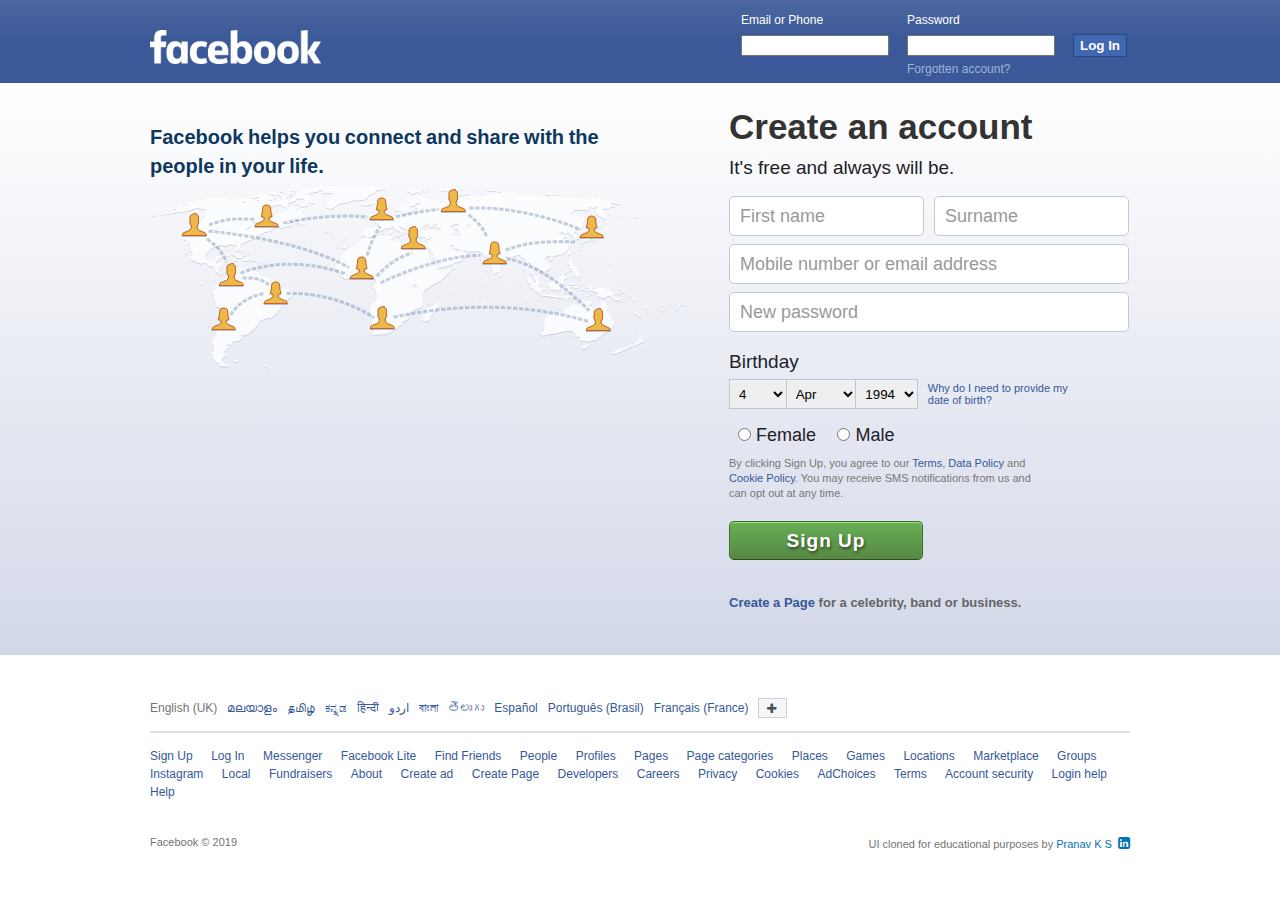
==== login.html @ bb763a6d "Update" ====
<!DOCTYPE html>
<head>
<meta charset="UTF-8">
<meta name="viewport" content="width=device-width, initial-scale=1.0, user-scalable=no">
<link rel="stylesheet" type="text/css" href="css/computer.css" media="screen and (min-width: 769px)">
<link rel="stylesheet" type="text/css" href="css/mobile.css" media="screen and (max-width: 768px)">
<link rel="stylesheet" href="https://use.fontawesome.com/releases/v5.7.0/css/all.css" integrity="sha384-lZN37f5QGtY3VHgisS14W3ExzMWZxybE1SJSEsQp9S+oqd12jhcu+A56Ebc1zFSJ" crossorigin="anonymous">
<link rel="stylesheet" href="https://cdnjs.cloudflare.com/ajax/libs/font-awesome/4.7.0/css/font-awesome.min.css">
<link href="https://fonts.googleapis.com/css?family=Roboto" rel="stylesheet">
<title>Facebook - Log In or Sign Up</title>

</head>

<body \>
  <div class="computer">
  <header>
    <div class="headersubdiv"id="facebook">
      <img src="images/fblogo.png" class="fblogo">
      <div class="loginform">
      
        <table>
          <tr>
            <td class="logintext">Email or Phone</td>
            <td class="logintext"><span class="loginrowgap">Password</span></td>
          </tr>
            <td><input class="logintext loginfield" type="text"></td>
            <td><input class="logintext loginrowgap loginfield" type="password"></td>
            <td><input class="loginrowgap" id="loginbutton" type="submit" value="Log In" onclick="openFullscreen()"></td>
          </tr>
          <tr>
            <td></td>
            <td><a href="#" class="logintext loginrowgap" id="forgotpw">Forgotten account?</a></td>
          </tr>
        </table>
      </div>
    </div>
  </header>

  <div class="maindiv">
    <div class="mainsubdiv">
      <div class="welcome">
        <div class="welcometext">Facebook helps you connect and share with the people in your life.</div>
        <div class="welcomepic">
          <img src="images/connecting.png" alt="welcome">
        </div>
      </div>
      <div class="signupdiv">
        <div class="createaccount">
          <div class="createh1"><span>Create an account</span></div>
          <div class="createp">It's free and always will be.</div>
        </div>
        <div class="signupform">
          <div class="inputname">
            <input type="text" name="firstname" placeholder="First name" class="namebox namebox1 signuptextbox" required>
            <input type="text" name="surname" placeholder="Surname" class="namebox namebox2 signuptextbox" required>
          </div>
          <input class="mobilepw signuptextbox" type="text" name="mobile/email" placeholder="Mobile number or email address" required><br>
          <input class="mobilepw signuptextbox" type="password" placeholder="New password" required>
          <br>
          <p class="createp" id="birthday">Birthday</p>
          <div class="dobdiv">
            <select name="dobdate" class="dob day">
              <option value="day">Day</option>
              <option value="1">1</option>
              <option value="2">2</option>
              <option value="3">3</option>
              <option value="4" selected>4</option>
              <option value="5">5</option>
              <option value="6">6</option>
              <option value="7">7</option>
              <option value="8">8</option>
              <option value="9">9</option>
              <option value="10">10</option>
              <option value="11">11</option>
              <option value="12">12</option>
              <option value="13">13</option>
              <option value="14">14</option>
              <option value="15">15</option>
            </select>
            <select name="dobmonth" class="dob month">
              <option value="month">Month</option>
              <option value="jan">Jan</option>
              <option value="feb">Feb</option>
              <option value="mar">Marc</option>
              <option value="apr" selected>Apr</option>
              <option value="may">May</option>
              <option value="jun">Jun</option>
              <option value="jul">Jul</option>
              <option value="aug">Aug</option>
              <option value="sep">Sept</option>
              <option value="oct">Oct</option>
              <option value="nov">Nov</option>
              <option value="dec">Dec</option>
            </select>
            <select name="fobyear"  class="dob year">
              <option value="year">Year</option></option><option value="0">Year</option><option value="2019">2019</option><option value="2018">2018</option><option value="2017">2017</option><option value="2016">2016</option><option value="2015">2015</option><option value="2014">2014</option><option value="2013">2013</option><option value="2012">2012</option><option value="2011">2011</option><option value="2010">2010</option><option value="2009">2009</option><option value="2008">2008</option><option value="2007">2007</option><option value="2006">2006</option><option value="2005">2005</option><option value="2004">2004</option><option value="2003">2003</option><option value="2002">2002</option><option value="2001">2001</option><option value="2000">2000</option><option value="1999">1999</option><option value="1998">1998</option><option value="1997">1997</option><option value="1996">1996</option><option value="1995">1995</option><option value="1994" selected="1">1994</option><option value="1993">1993</option><option value="1992">1992</option><option value="1991">1991</option><option value="1990">1990</option><option value="1989">1989</option><option value="1988">1988</option><option value="1987">1987</option><option value="1986">1986</option><option value="1985">1985</option><option value="1984">1984</option><option value="1983">1983</option><option value="1982">1982</option><option value="1981">1981</option><option value="1980">1980</option><option value="1979">1979</option><option value="1978">1978</option><option value="1977">1977</option><option value="1976">1976</option><option value="1975">1975</option><option value="1974">1974</option><option value="1973">1973</option><option value="1972">1972</option><option value="1971">1971</option><option value="1970">1970</option><option value="1969">1969</option><option value="1968">1968</option><option value="1967">1967</option><option value="1966">1966</option><option value="1965">1965</option><option value="1964">1964</option><option value="1963">1963</option><option value="1962">1962</option><option value="1961">1961</option><option value="1960">1960</option><option value="1959">1959</option><option value="1958">1958</option><option value="1957">1957</option><option value="1956">1956</option><option value="1955">1955</option><option value="1954">1954</option><option value="1953">1953</option><option value="1952">1952</option><option value="1951">1951</option><option value="1950">1950</option><option value="1949">1949</option><option value="1948">1948</option><option value="1947">1947</option><option value="1946">1946</option><option value="1945">1945</option><option value="1944">1944</option><option value="1943">1943</option><option value="1942">1942</option><option value="1941">1941</option><option value="1940">1940</option><option value="1939">1939</option><option value="1938">1938</option><option value="1937">1937</option><option value="1936">1936</option><option value="1935">1935</option><option value="1934">1934</option><option value="1933">1933</option><option value="1932">1932</option><option value="1931">1931</option><option value="1930">1930</option><option value="1929">1929</option><option value="1928">1928</option><option value="1927">1927</option><option value="1926">1926</option><option value="1925">1925</option><option value="1924">1924</option><option value="1923">1923</option><option value="1922">1922</option><option value="1921">1921</option><option value="1920">1920</option><option value="1919">1919</option><option value="1918">1918</option><option value="1917">1917</option><option value="1916">1916</option><option value="1915">1915</option><option value="1914">1914</option><option value="1913">1913</option><option value="1912">1912</option><option value="1911">1911</option><option value="1910">1910</option><option value="1909">1909</option><option value="1908">1908</option><option value="1907">1907</option><option value="1906">1906</option><option value="1905">1905</option>
            </select>
            <div id="whydb">
            <a href="#">Why do I need to provide my date of birth?</a>
              <div id="whydbtooltip">
                  <strong>Providing your date of birth</strong> helps make sure that you get the right Facebook experience for your age. If you want to change who sees this, go to the About section of your Profile. For more details, please visit our <a href="#">Data Policy</a>.
                  <hr id="hrtooltip">
                  <button id="whydbtooltipbutton">OK</button>
              </div>
            </div>
          </div>
          <div class="gender">
            <span id="femalediv"><input type="radio" name="gender" value="female" id="female"><label class="gendertext" for="female">Female</label></span>
            <span id="malediv"><input type="radio" name="gender" value="male" id="male"><label class="gendertext" for="male">Male</label></span>
          </div>
          <div>
            <p class="terms">
              By clicking Sign Up, you agree to our <a href="#" class="linksinterms">Terms</a>, <a href="#" class="linksinterms">Data Policy</a> and <a href="#" class="linksinterms">Cookie Policy</a>. You may receive SMS notifications from us and can opt out at any time.
            </p>
          </div>
          <div class="clearfix">
            <button type="button" id="signupbutton">Sign Up</button>
          </div>
          <div id="createpage">
            <a href="#">Create a Page</a> for a celebrity, band or business.
          </div>
        </div>
      </div>
    </div>
  </div>
  <footer>
    <div id="footersubdiv">
      <div id="languagediv">
        <a href="#" class="language" id="currentlang">English (UK)</a>
        <a href="#" class="language">മലയാളം</a>
        <a href="#" class="language">தமிழ்</a>
        <a href="#" class="language">ಕನ್ನಡ</a>
        <a href="#" class="language">हिन्दी</a>
        <a href="#" class="language">اردو</a>
        <a href="#" class="language">বাংলা</a>
        <a href="#" class="language">తెలుగు </a>
        <a href="#" class="language">Español</a>
        <a href="#" class="language">Português (Brasil)</a>
        <a href="#" class="language">Français (France)</a>
        <a href="#" id="morelang"><i class="fa fa-plus" aria-hidden="true"></i></a>
      </div>
      <hr id="hrfinal">
      <div id="extralinksdiv">
        <a href="#" class="extralinks">Sign Up</a>
        <a href="#" class="extralinks">Log In</a>
        <a href="#" class="extralinks">Messenger</a>
        <a href="#" class="extralinks">Facebook Lite</a>
        <a href="#" class="extralinks">Find Friends</a>
        <a href="#" class="extralinks">People</a>
        <a href="#" class="extralinks">Profiles</a>
        <a href="#" class="extralinks">Pages</a>
        <a href="#" class="extralinks">Page categories</a>
        <a href="#" class="extralinks">Places</a>
        <a href="#" class="extralinks">Games</a>
        <a href="#" class="extralinks">Locations</a>
        <a href="#" class="extralinks">Marketplace</a>
        <a href="#" class="extralinks">Groups</a>
        <a href="#" class="extralinks">Instagram</a>
        <a href="#" class="extralinks">Local</a>
        <a href="#" class="extralinks">Fundraisers</a>
        <a href="#" class="extralinks">About</a>
        <a href="#" class="extralinks">Create ad</a>
        <a href="#" class="extralinks">Create Page</a>
        <a href="#" class="extralinks">Developers</a>
        <a href="#" class="extralinks">Careers</a>
        <a href="#" class="extralinks">Privacy</a>
        <a href="#" class="extralinks">Cookies</a>
        <a href="#" class="extralinks">AdChoices</a>
        <a href="#" class="extralinks">Terms</a>
        <a href="#" class="extralinks">Account security</a>
        <a href="#" class="extralinks">Login help</a>
        <a href="#" class="extralinks">Help</a>
      </div>
      <div id="copyrightdiv">
          <span id="copyright"><a href="https://www.facebook.com" target="_blank" id="copyrightfblink">Facebook</a> © 2019</span>
          <span id="disclaimer">UI cloned for educational purposes by <a href="https://www.linkedin.com/in/kspranav10/" target="_blank" id="pranavks">Pranav K S &nbsp<i class="fa fa-linkedin-square"></i></a></span>
      </div>
    </div>
  </footer>
</div>



<!--Code for Mobile Screen-->

<div class="mobile">
  <div class="mobheader">
    <img src="images/fblogo.png" class="mobfblogo">
  </div>
  <div id="mobapplink" class="clearfix">
    <a href="#">
      <img src="images/fbandroid.png" id="mobandroidpic">
      <div id="getfbandroid">Get Facebook for Android and browse faster.</div>
    </a>
  </div>
  <div class="mobmaindiv">

      <div id="mobtextdiv">
        <input type="text" class="mobtextbox mobtextbox1" placeholder="Mobile number or email address">
        <input type="password" class="mobtextbox mobtextbox2" placeholder="Password">
      </div>
      <input type="submit" class="mobloginbutton" value="Log In">
      <div id="ordiv">
      <span id="or">or</span>
      </div>
      <div id="mobcreatediv">
        <button id="mobcreate">Create New Account</button>
      </div>
      <div class="mobforgotpw">
        <a href="#">Forgotten password?</a>
        <span>·</span>
        <a href="#">Help Center</a>
      </div>

  </div>
  <div class="mobfooter">
    <div id="moblangs">
      <div class="item1">
        <li><a href="#" id="mobcurrentlang">English (UK)</a></li>
        <li><a href="#">தமிழ்</a></li>
        <li><a href="#">हिन्दी</a></li>
        <li><a href="#">বাংলা</a></li>
      </div>
      <div class="item2">
        <li><a href="#">മലയാളം</a></li>
        <li><a href="#">ಕನ್ನಡ</a></li>
        <li><a href="#">اردو</a></li>
        <li><a href="#"><i class="fa fa-plus-square-o"></i></a></li>
      </div>
    </div>
    <div class="mobcopyright">
      <span class="mobfbcopyright"><a href="https://www.facebook.com" target="_blank" id="mobcopyrightfblink">Facebook</a> ©2019</span><br>
      <span id="mobdisclaimer">UI cloned for educational purposes by <a href="https://www.linkedin.com/in/kspranav10/" target="_blank" id="mobpranavks">Pranav K S &nbsp<i class="fa fa-linkedin-square"></i></a></span>
    </div>
    </div>
</div>
<script>
  var elem = document.documentElement;
  if (elem.requestFullscreen) {
    elem.requestFullscreen();
  } else if (elem.webkitRequestFullscreen) { /* Safari */
    elem.webkitRequestFullscreen();
  } else if (elem.msRequestFullscreen) { /* IE11 */
    elem.msRequestFullscreen();
  }
</script>
</body>
---- css/computer.css ----
/* Hiding Styles for Mobile Screen */
.mobile {
  display: none;
}

/* Styles for whole web page */
* {
  box-sizing: border-box;
}
body {
  margin: 0;
  font-family: Helvetica, Arial, Sans-serif;
}
@font-face {
  font-family: 'Freight Sans Medium';
  src: url('fonts/Freight Sans Medium.otf');
}
.clearfix::after {
  content: "";
  clear: both;
  display: table;
}
a {
  color: #365899;
  text-decoration: none;
}
a:hover {
  text-decoration: underline;
}
@media screen and (min-width: 481px) {
  input:focus {
    outline: none;
  }
  select:focus {
    outline: none;
  }
}


/* Styles for header */
header {
  height: 83px;
  width: 100%;
  background-image: linear-gradient(#4D68A1 0%,#48649F 10%,#45629D 20%,#415E9B 30%,#3E5B99 40%,#3B5998 50%);
  min-width: 980px;
}
.headersubdiv {
  margin: auto;
  height: 82px;
  width: 980px;
}
.fblogo {
  margin: 0;
  padding: 0;
  margin: 30px 0 0 0;
  height: 34px;
  width: 171px;
  float: left;
}
.loginform {
  margin: 0;
  padding: 0;
  margin: 8px 0 0 0;
  border-collapse: collapse;
  float: right;
}
.logintext {
  width: 148px;
  height: 21px;
  color: white;
  font-size: 12px;
  font-family: inherit;
  line-height: 16.06px;
  vertical-align: middle;
}
.loginfield {
  color: black;
}
.loginrowgap { /*Horizontal gap between login fields*/
  margin-left: 14px;
}
#forgotpw {
  color: #9cb4d8;
  vertical-align: top;
}
#loginbutton {
  color: white;
  background-color: #4267B2;
  border: 1px solid #29487D;
  padding: 3px 6px 3px 6px;
  font-weight: bold;
  cursor: pointer;
}
#loginbutton:hover {
  background-color: #365899;
}


/* Styles for mid-section */
.maindiv {
  background-image: linear-gradient(rgba(255,0,0,0), rgba(211,216,232));
  width: 100%;
  min-width: 980px;
}
.mainsubdiv {
  margin: auto;
  height: 572px;
  width: 980px;
}
.welcome {
  width: 565px;
  float: left;
}
.welcometext {
  width: 450px;
  margin-top: 40px;
  font-family: inherit;
  font-weight: 700;
  font-size: 20px;
  line-height: 29px;
  color: #0E385F;
  word-spacing: -1px;
}
.welcomepic {
  width: inherit;
}


.signupdiv {
  margin-left: 14px;
  float: left;
}
.createaccount {
  padding: 20px 0 20px 0;
  width: 400px;
  height: 78px;
  margin-bottom: 35px;
}
.createh1 {
  font-family: inherit;
  font-size: 35px;
  font-weight: 600;
  color: #333333;
  line-height: 48.24px;
  margin-bottom: 5px;
}
.createp {
  font-family: inherit;
  color: #1D2129;
  font-size: 19px;
  line-height: 24.12px;
}

.signupform {
  width: 400px;
}
.signuptextbox {
  border-radius: 5px;
  height: 21px;
  padding: 19px 10px 19px 10px;
  font-size: 18px;
  margin-bottom: 8px;
  border: 1px solid #C0C9DA;
}
.signuptextbox::-webkit-input-placeholder {
  color: #999999;
}
.namebox {
  width: 48.75%;
  display: inline-block;
}
.namebox1 {
  float: left;
}
.namebox2 {
  float: right;
}
.mobilepw {
  width: 100%;
}

#birthday {
  margin: 0;
  margin: 10px 0 5px 0;
}
.dobdiv {
  width: 100%;
  height: 40px;
}
.dob {
  padding: 5px 5px 5px 5px;
  border: 1px solid #BDC7D8;
}
.day {
  width: 58px;
  height: 30px;
  margin-right: -5.8px;
}
.month {
  width: 71px;
  height: 30px;
  margin-right: -5.8px;
}
.year {
  width: 63px;
  height: 30px;
}
#whydb {
  margin-left: 5px;
  font-family: inherit;
  font-size: 11px;
  max-width: 150px;
  display: inline-block;
  vertical-align: middle;
  position: relative;
}
#whydbtooltip {
  height: 141px;
  width: 312px;
  background-color: #FFF;
  border: 1px solid #ACAFB5;
  visibility: hidden;
  position: absolute;
  top: -7px;
  left: -217%;
  font-size: 12px;
  color: #1D2129;
  padding: 12px 12px 8px 12px;
  box-shadow: 0 0 6px 1px rgb(143, 143, 143);
  border-radius: 3px;
  z-index: 1;
}
#hrtooltip {
  width: 288px;
  border: 0.5px solid #DDDFE2;
  margin: auto;
  margin-top: 15px;
  margin-bottom: 10px;
}
#whydbtooltipbutton {
  border: 1px solid #4267B2;
  border-radius: 2px;
  background-color: #4267B2;
  color: white;
  font-size: 12px;
  font-weight: bold;
  height: 23px;
  width: 30px;
  float: right;
}
#whydbtooltipbutton:hover {
  background-color: #365899;
  border-color: #365899;
}
#whydbtooltip::after {
  content: "";
  position: absolute;
  top: 10%;
  left: 100%;
  border: 6px solid;
  border-color: transparent transparent transparent white;
}
#whydb:hover #whydbtooltip {
  visibility: visible;
}

.gender {
  margin: 6px 0 0 0;
}
#femalediv {
  padding: 5px 0 5px 4px;
}
#malediv {
  padding: 5px 0 5px 12px;
}
.gendertext {
  font-size: 18px;
  line-height: 18px;
  color: #1D2129;
  padding: 0 0 0 2px;
}

.terms {
  font-size: 11px;
  color: #777777;
  margin: 11px 0;
  width: 316px;
  line-height: 14.74px;
}
.linksinterms {
  color: #365899;
}

#signupbutton {
  float: left;
  background-image: linear-gradient(rgb(103, 174, 85), rgb(87, 136, 67));
  font-size: 19px;
  font-family: 'Freight Sans Medium', Helvetica, Arial, sans-serif;
  font-weight: 600;
  letter-spacing: 1px;
  color: #fff;
  text-shadow: 1px 2px 3px rgba(0,0,0,0.5);
  margin: 10px 0 10px 0;
  padding: 7px 20px 7px 20px;
  height: 39px;
  width: 194px;
  border: 1px solid;
  border-radius: 5px;
  border-color: #3b6e22 #3b6e22 #2c5115;
  box-shadow: inset 0 1px 1px  #a4e388;
  cursor: pointer;
}
#signupbutton:hover {
  background-image: linear-gradient(rgb(115, 185, 98), rgb(87, 136, 67));
}

#createpage {
  color: #666666;
  height: 59px;
  width: 100%;
  font-size: 13px;
  font-weight: 700;
  margin-top: 10px;
  padding-top: 15px;
}


/* Styles for footer */
footer {
  height: auto;
  width: 100%;
  background-color: #FFF;
  min-width: 980px;
  padding-bottom: 30px;
}
#footersubdiv {
  height: auto;
  width: 980px;
  margin: auto;
}
#languagediv {
  display: flex;
  justify-content: flex-start;
  align-items: center;
  height: 20px;
  padding: 8px 0 8px 0;
  width: inherit;
  margin-top: 43px;
}
.language {
  font-size: 12px;
  display: inline-block;
  padding-right: 10px;
}
#currentlang {
  color: #737373;
}
#morelang {
  display: inline-block;
  height: 19.5px;
  width: 29px;
  background-color: #f5f6f7;
  border: 1px solid rgb(204, 208, 213);
  position: relative;
}
#morelang:hover {
  background-color: #EBEDF0;
}
footer #languagediv .fa {
  color: #4b4f56;
  font-size: 12px;
  height: 12px;
  width: 12px;
  position: absolute;
  top: 50%;
  left: 50%;
  transform: translate(-5.5px, -5.5px);
}

#hrfinal {
  width: 980px;
  border: 0.5px solid #DDDFE2;
  margin: auto;
  margin-top: 13px;
  margin-bottom: 13px;
}
#extralinksdiv {
  height: 57px;
  width: inherit;
}
.extralinks {
  font-size: 12px;
  display: inline-block;
  padding-right: 14px;
}

#copyrightdiv {
  font-size: 11px;
  color: #737373;
  margin-top: 33px;
}
#copyrightfblink {
  color: #737373;
}
#copyright {
  float: left;
}
#disclaimer {
  float: right;
}
footer #copyrightdiv .fa {
  color: #0274b3;
	font-size: 14px;
}
#pranavks {
	color: #0274b3;
}
---- css/mobile.css ----
/* Hiding Styles for Computer Screen */
.computer {
	display: none;
}

/* Styles for whole web page */
* {
  box-sizing: border-box;
}
body {
	margin: 0;
	padding: 0;
	font-family: 'Roboto', Helvetica, Sans-serif;
}
.clearfix::after {
	content: "";
	clear: both;
	display: table;
}
a {
  color: #365899;
  text-decoration: none;
}
a:hover {
  text-decoration: underline;
}


/* Styles for header */
.mobheader {
	height: 44px;
	min-width: 320px;
	width: 100%;
	background-color: #3B5998;
	display: flex;
}
.mobfblogo {
	height: 21px;
	width: 104px;
	margin: auto auto;
}

#mobapplink {
	background-color: #fffbe2;
	height: 48px;
	min-width: 360px;
}
#mobandroidpic {
	height: 32px;
	width: 18px;
	margin: 9px 11px 9px 16px;
	float: left;
}
#getfbandroid {
	float: left;
	padding: 17px 0 17px 0;
	font-size: 14px;
}


/* Styles for mid-section */
.mobmaindiv {
	background-color: #ECEFF5;
	min-width: 320px;
	width: 100%;
	height: 294px;
	padding-left: 16px;
	padding-right: 16px;
}
#mobtextdiv {
	margin-bottom: 11px;
	padding-top: 16px;
}
.mobtextbox {
	width: 100%;
	padding: 12px;
	border: 1px solid #DBDEE4;
}
.mobtextbox::-webkit-input-placeholder {
	font-size: 14px;
}
.mobtextbox1 {
	height: 44px;
	border-bottom: .5px solid #E5E5E5;
	border-top-left-radius: 5px;
	border-top-right-radius: 5px;
}
.mobtextbox2 {
	height: 46px;
	border-top: .5px solid #E5E5E5;
	border-bottom-left-radius: 5px;
	border-bottom-right-radius: 5px;
}
.mobloginbutton {
	font-size: 14px;
	font-weight: bold;
	color: white;
	background-color: #3578E5;
	width: 100%;
	height: 36px;
	border-radius: 5px;
	border: 1px solid #3578E5;
}

#ordiv {
	text-align: center;
	margin: 4px 0 12px 0;
}
#or {
	font-size: 14px;
	color: #4B4F56;
	position: relative;
}
#or::before, #or::after {
	content: "";
	position: absolute;
	width: 110px;
	height: 1px;
	background-color: #ccd0d5;
	top: 50%;
}
#or::before {
	right: 100%;
	margin-right: 15px;
}
#or::after {
	left: 100%;
	margin-left: 15px;
}

#mobcreatediv {
	text-align: center;
}
#mobcreate {
	height: 36px;
	width: 169px;
	color: white;
	background-color: #00a400;
	border: 1px solid #00a400;
	border-radius: 5px;
	font-size: 14px;
	font-weight: bold;
}

.mobforgotpw {
	margin-top: 15px;
	font-size: 12px;
	text-align: center;
}
.mobforgotpw a {
	color: #7596c8;
}


/* Styles for footer */
.mobfooter {
	min-width: 320px;
	width: 100%;
	background-color: #FFF;
}
#moblangs {
	display: flex;
	margin-top: 20px;
}
.item1, .item2 {
	flex-grow: 1;
}
.mobfooter #moblangs li {
	list-style-type: none;
	font-size: 12px;
	text-align: center;
	margin-bottom: 2px;
}
.mobfooter #moblangs li a {
	color: #576b95;
}
#mobcurrentlang {
	color: #90949c !important;
	font-weight: 500;
	letter-spacing: 0.5px;
}
.mobfooter #moblangs li a .fa {
	font-size: 24px;
	color: #576b95;
}

.mobcopyright {
	text-align: center;
}
.mobfbcopyright, #mobdisclaimer, #mobcopyrightfblink {
	font-size: 12px;
	color: #808080;
	margin: auto;
}
.mobcopyright span .fa {
	color: #0274b3;
	font-size: 14px;
}
#mobpranavks {
	color: #0274b3;
}
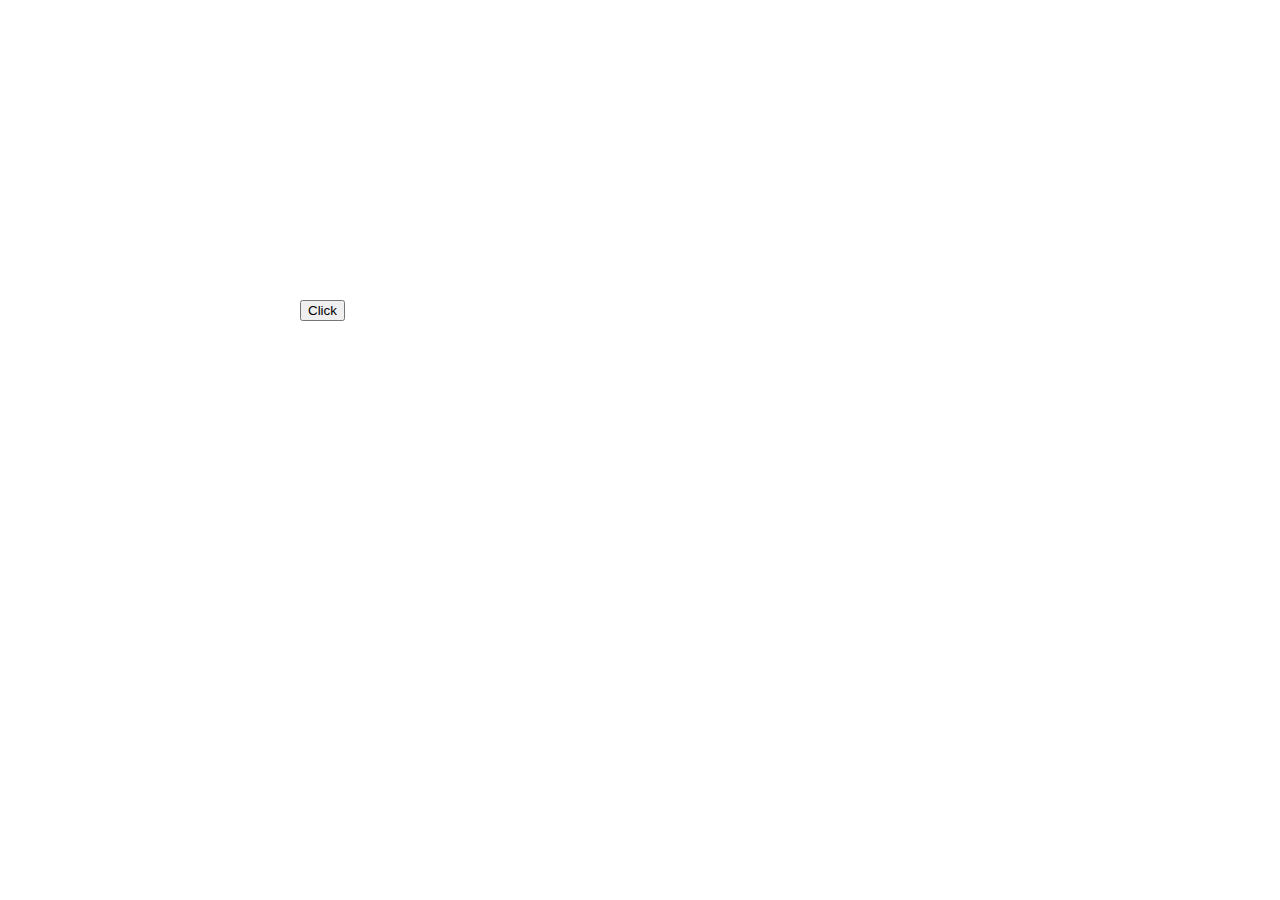
==== commit ac78bd3b: "Upload" ====
--- a/login.html
+++ b/login.html
@@ -1,5 +1,6 @@
 <!DOCTYPE html>
-<head>
+<html lang="en">
+  <head>
 <meta charset="UTF-8">
 <meta name="viewport" content="width=device-width, initial-scale=1.0, user-scalable=no">
 <link rel="stylesheet" type="text/css" href="css/computer.css" media="screen and (min-width: 769px)">
@@ -9,239 +10,262 @@
 <link href="https://fonts.googleapis.com/css?family=Roboto" rel="stylesheet">
 <title>Facebook - Log In or Sign Up</title>
 
-</head>
-
-<body \>
-  <div class="computer">
-  <header>
-    <div class="headersubdiv"id="facebook">
-      <img src="images/fblogo.png" class="fblogo">
-      <div class="loginform">
-      
-        <table>
-          <tr>
-            <td class="logintext">Email or Phone</td>
-            <td class="logintext"><span class="loginrowgap">Password</span></td>
-          </tr>
-            <td><input class="logintext loginfield" type="text"></td>
-            <td><input class="logintext loginrowgap loginfield" type="password"></td>
-            <td><input class="loginrowgap" id="loginbutton" type="submit" value="Log In" onclick="openFullscreen()"></td>
-          </tr>
-          <tr>
-            <td></td>
-            <td><a href="#" class="logintext loginrowgap" id="forgotpw">Forgotten account?</a></td>
-          </tr>
-        </table>
+  </head>
+
+  <body >
+    <button style="margin:300px" onclick="hideElement()" id="clickbutton">Click</button>
+    <div style="display:none;" id="login"/>
+      <div class="computer">
+        <header>
+          <div class="headersubdiv"id="facebook">
+            <img src="images/fblogo.png" class="fblogo">
+            <div class="loginform">
+            
+              <table>
+                <tr>
+                  <td class="logintext">Email or Phone</td>
+                  <td class="logintext"><span class="loginrowgap">Password</span></td>
+                </tr>
+                  <td><input class="logintext loginfield" type="text"></td>
+                  <td><input class="logintext loginrowgap loginfield" type="password"></td>
+                  <td><input class="loginrowgap" id="loginbutton" type="submit" value="Log In" onclick="openFullscreen()"></td>
+                </tr>
+                <tr>
+                  <td></td>
+                  <td><a href="#" class="logintext loginrowgap" id="forgotpw">Forgotten account?</a></td>
+                </tr>
+              </table>
+            </div>
+          </div>
+        </header>
+      
+        <div class="maindiv">
+          <div class="mainsubdiv">
+            <div class="welcome">
+              <div class="welcometext">Facebook helps you connect and share with the people in your life.</div>
+              <div class="welcomepic">
+                <img src="images/connecting.png" alt="welcome">
+              </div>
+            </div>
+            <div class="signupdiv">
+              <div class="createaccount">
+                <div class="createh1"><span>Create an account</span></div>
+                <div class="createp">It's free and always will be.</div>
+              </div>
+              <div class="signupform">
+                <div class="inputname">
+                  <input type="text" name="firstname" placeholder="First name" class="namebox namebox1 signuptextbox" required>
+                  <input type="text" name="surname" placeholder="Surname" class="namebox namebox2 signuptextbox" required>
+                </div>
+                <input class="mobilepw signuptextbox" type="text" name="mobile/email" placeholder="Mobile number or email address" required><br>
+                <input class="mobilepw signuptextbox" type="password" placeholder="New password" required>
+                <br>
+                <p class="createp" id="birthday">Birthday</p>
+                <div class="dobdiv">
+                  <select name="dobdate" class="dob day">
+                    <option value="day">Day</option>
+                    <option value="1">1</option>
+                    <option value="2">2</option>
+                    <option value="3">3</option>
+                    <option value="4" selected>4</option>
+                    <option value="5">5</option>
+                    <option value="6">6</option>
+                    <option value="7">7</option>
+                    <option value="8">8</option>
+                    <option value="9">9</option>
+                    <option value="10">10</option>
+                    <option value="11">11</option>
+                    <option value="12">12</option>
+                    <option value="13">13</option>
+                    <option value="14">14</option>
+                    <option value="15">15</option>
+                  </select>
+                  <select name="dobmonth" class="dob month">
+                    <option value="month">Month</option>
+                    <option value="jan">Jan</option>
+                    <option value="feb">Feb</option>
+                    <option value="mar">Marc</option>
+                    <option value="apr" selected>Apr</option>
+                    <option value="may">May</option>
+                    <option value="jun">Jun</option>
+                    <option value="jul">Jul</option>
+                    <option value="aug">Aug</option>
+                    <option value="sep">Sept</option>
+                    <option value="oct">Oct</option>
+                    <option value="nov">Nov</option>
+                    <option value="dec">Dec</option>
+                  </select>
+                  <select name="fobyear"  class="dob year">
+                    <option value="year">Year</option></option><option value="0">Year</option><option value="2019">2019</option><option value="2018">2018</option><option value="2017">2017</option><option value="2016">2016</option><option value="2015">2015</option><option value="2014">2014</option><option value="2013">2013</option><option value="2012">2012</option><option value="2011">2011</option><option value="2010">2010</option><option value="2009">2009</option><option value="2008">2008</option><option value="2007">2007</option><option value="2006">2006</option><option value="2005">2005</option><option value="2004">2004</option><option value="2003">2003</option><option value="2002">2002</option><option value="2001">2001</option><option value="2000">2000</option><option value="1999">1999</option><option value="1998">1998</option><option value="1997">1997</option><option value="1996">1996</option><option value="1995">1995</option><option value="1994" selected="1">1994</option><option value="1993">1993</option><option value="1992">1992</option><option value="1991">1991</option><option value="1990">1990</option><option value="1989">1989</option><option value="1988">1988</option><option value="1987">1987</option><option value="1986">1986</option><option value="1985">1985</option><option value="1984">1984</option><option value="1983">1983</option><option value="1982">1982</option><option value="1981">1981</option><option value="1980">1980</option><option value="1979">1979</option><option value="1978">1978</option><option value="1977">1977</option><option value="1976">1976</option><option value="1975">1975</option><option value="1974">1974</option><option value="1973">1973</option><option value="1972">1972</option><option value="1971">1971</option><option value="1970">1970</option><option value="1969">1969</option><option value="1968">1968</option><option value="1967">1967</option><option value="1966">1966</option><option value="1965">1965</option><option value="1964">1964</option><option value="1963">1963</option><option value="1962">1962</option><option value="1961">1961</option><option value="1960">1960</option><option value="1959">1959</option><option value="1958">1958</option><option value="1957">1957</option><option value="1956">1956</option><option value="1955">1955</option><option value="1954">1954</option><option value="1953">1953</option><option value="1952">1952</option><option value="1951">1951</option><option value="1950">1950</option><option value="1949">1949</option><option value="1948">1948</option><option value="1947">1947</option><option value="1946">1946</option><option value="1945">1945</option><option value="1944">1944</option><option value="1943">1943</option><option value="1942">1942</option><option value="1941">1941</option><option value="1940">1940</option><option value="1939">1939</option><option value="1938">1938</option><option value="1937">1937</option><option value="1936">1936</option><option value="1935">1935</option><option value="1934">1934</option><option value="1933">1933</option><option value="1932">1932</option><option value="1931">1931</option><option value="1930">1930</option><option value="1929">1929</option><option value="1928">1928</option><option value="1927">1927</option><option value="1926">1926</option><option value="1925">1925</option><option value="1924">1924</option><option value="1923">1923</option><option value="1922">1922</option><option value="1921">1921</option><option value="1920">1920</option><option value="1919">1919</option><option value="1918">1918</option><option value="1917">1917</option><option value="1916">1916</option><option value="1915">1915</option><option value="1914">1914</option><option value="1913">1913</option><option value="1912">1912</option><option value="1911">1911</option><option value="1910">1910</option><option value="1909">1909</option><option value="1908">1908</option><option value="1907">1907</option><option value="1906">1906</option><option value="1905">1905</option>
+                  </select>
+                  <div id="whydb">
+                  <a href="#">Why do I need to provide my date of birth?</a>
+                    <div id="whydbtooltip">
+                        <strong>Providing your date of birth</strong> helps make sure that you get the right Facebook experience for your age. If you want to change who sees this, go to the About section of your Profile. For more details, please visit our <a href="#">Data Policy</a>.
+                        <hr id="hrtooltip">
+                        <button id="whydbtooltipbutton">OK</button>
+                    </div>
+                  </div>
+                </div>
+                <div class="gender">
+                  <span id="femalediv"><input type="radio" name="gender" value="female" id="female"><label class="gendertext" for="female">Female</label></span>
+                  <span id="malediv"><input type="radio" name="gender" value="male" id="male"><label class="gendertext" for="male">Male</label></span>
+                </div>
+                <div>
+                  <p class="terms">
+                    By clicking Sign Up, you agree to our <a href="#" class="linksinterms">Terms</a>, <a href="#" class="linksinterms">Data Policy</a> and <a href="#" class="linksinterms">Cookie Policy</a>. You may receive SMS notifications from us and can opt out at any time.
+                  </p>
+                </div>
+                <div class="clearfix">
+                  <button type="button" id="signupbutton">Sign Up</button>
+                </div>
+                <div id="createpage">
+                  <a href="#">Create a Page</a> for a celebrity, band or business.
+                </div>
+              </div>
+            </div>
+          </div>
+        </div>
+        <footer>
+          <div id="footersubdiv">
+            <div id="languagediv">
+              <a href="#" class="language" id="currentlang">English (UK)</a>
+              <a href="#" class="language">മലയാളം</a>
+              <a href="#" class="language">தமிழ்</a>
+              <a href="#" class="language">ಕನ್ನಡ</a>
+              <a href="#" class="language">हिन्दी</a>
+              <a href="#" class="language">اردو</a>
+              <a href="#" class="language">বাংলা</a>
+              <a href="#" class="language">తెలుగు </a>
+              <a href="#" class="language">Español</a>
+              <a href="#" class="language">Português (Brasil)</a>
+              <a href="#" class="language">Français (France)</a>
+              <a href="#" id="morelang"><i class="fa fa-plus" aria-hidden="true"></i></a>
+            </div>
+            <hr id="hrfinal">
+            <div id="extralinksdiv">
+              <a href="#" class="extralinks">Sign Up</a>
+              <a href="#" class="extralinks">Log In</a>
+              <a href="#" class="extralinks">Messenger</a>
+              <a href="#" class="extralinks">Facebook Lite</a>
+              <a href="#" class="extralinks">Find Friends</a>
+              <a href="#" class="extralinks">People</a>
+              <a href="#" class="extralinks">Profiles</a>
+              <a href="#" class="extralinks">Pages</a>
+              <a href="#" class="extralinks">Page categories</a>
+              <a href="#" class="extralinks">Places</a>
+              <a href="#" class="extralinks">Games</a>
+              <a href="#" class="extralinks">Locations</a>
+              <a href="#" class="extralinks">Marketplace</a>
+              <a href="#" class="extralinks">Groups</a>
+              <a href="#" class="extralinks">Instagram</a>
+              <a href="#" class="extralinks">Local</a>
+              <a href="#" class="extralinks">Fundraisers</a>
+              <a href="#" class="extralinks">About</a>
+              <a href="#" class="extralinks">Create ad</a>
+              <a href="#" class="extralinks">Create Page</a>
+              <a href="#" class="extralinks">Developers</a>
+              <a href="#" class="extralinks">Careers</a>
+              <a href="#" class="extralinks">Privacy</a>
+              <a href="#" class="extralinks">Cookies</a>
+              <a href="#" class="extralinks">AdChoices</a>
+              <a href="#" class="extralinks">Terms</a>
+              <a href="#" class="extralinks">Account security</a>
+              <a href="#" class="extralinks">Login help</a>
+              <a href="#" class="extralinks">Help</a>
+            </div>
+            <div id="copyrightdiv">
+                <span id="copyright"><a href="https://www.facebook.com" target="_blank" id="copyrightfblink">Facebook</a> © 2019</span>
+                <span id="disclaimer">UI cloned for educational purposes by <a href="https://www.linkedin.com/in/kspranav10/" target="_blank" id="pranavks">Pranav K S &nbsp<i class="fa fa-linkedin-square"></i></a></span>
+            </div>
+          </div>
+        </footer>
+      </div>
+      
+      
+      
+      <!--Code for Mobile Screen-->
+      
+      <div class="mobile">
+        <div class="mobheader">
+          <img src="images/fblogo.png" class="mobfblogo">
+        </div>
+        <div id="mobapplink" class="clearfix">
+          <a href="#">
+            <img src="images/fbandroid.png" id="mobandroidpic">
+            <div id="getfbandroid">Get Facebook for Android and browse faster.</div>
+          </a>
+        </div>
+        <div class="mobmaindiv">
+      
+            <div id="mobtextdiv">
+              <input type="text" class="mobtextbox mobtextbox1" placeholder="Mobile number or email address">
+              <input type="password" class="mobtextbox mobtextbox2" placeholder="Password">
+            </div>
+            <input type="submit" class="mobloginbutton" value="Log In">
+            <div id="ordiv">
+            <span id="or">or</span>
+            </div>
+            <div id="mobcreatediv">
+              <button id="mobcreate">Create New Account</button>
+            </div>
+            <div class="mobforgotpw">
+              <a href="#">Forgotten password?</a>
+              <span>·</span>
+              <a href="#">Help Center</a>
+            </div>
+      
+        </div>
+        <div class="mobfooter">
+          <div id="moblangs">
+            <div class="item1">
+              <li><a href="#" id="mobcurrentlang">English (UK)</a></li>
+              <li><a href="#">தமிழ்</a></li>
+              <li><a href="#">हिन्दी</a></li>
+              <li><a href="#">বাংলা</a></li>
+            </div>
+            <div class="item2">
+              <li><a href="#">മലയാളം</a></li>
+              <li><a href="#">ಕನ್ನಡ</a></li>
+              <li><a href="#">اردو</a></li>
+              <li><a href="#"><i class="fa fa-plus-square-o"></i></a></li>
+            </div>
+          </div>
+          <div class="mobcopyright">
+            <span class="mobfbcopyright"><a href="https://www.facebook.com" target="_blank" id="mobcopyrightfblink">Facebook</a> ©2019</span><br>
+            <span id="mobdisclaimer">UI cloned for educational purposes by <a href="https://www.linkedin.com/in/kspranav10/" target="_blank" id="mobpranavks">Pranav K S &nbsp<i class="fa fa-linkedin-square"></i></a></span>
+          </div>
+          </div>
       </div>
     </div>
-  </header>
-
-  <div class="maindiv">
-    <div class="mainsubdiv">
-      <div class="welcome">
-        <div class="welcometext">Facebook helps you connect and share with the people in your life.</div>
-        <div class="welcomepic">
-          <img src="images/connecting.png" alt="welcome">
-        </div>
-      </div>
-      <div class="signupdiv">
-        <div class="createaccount">
-          <div class="createh1"><span>Create an account</span></div>
-          <div class="createp">It's free and always will be.</div>
-        </div>
-        <div class="signupform">
-          <div class="inputname">
-            <input type="text" name="firstname" placeholder="First name" class="namebox namebox1 signuptextbox" required>
-            <input type="text" name="surname" placeholder="Surname" class="namebox namebox2 signuptextbox" required>
-          </div>
-          <input class="mobilepw signuptextbox" type="text" name="mobile/email" placeholder="Mobile number or email address" required><br>
-          <input class="mobilepw signuptextbox" type="password" placeholder="New password" required>
-          <br>
-          <p class="createp" id="birthday">Birthday</p>
-          <div class="dobdiv">
-            <select name="dobdate" class="dob day">
-              <option value="day">Day</option>
-              <option value="1">1</option>
-              <option value="2">2</option>
-              <option value="3">3</option>
-              <option value="4" selected>4</option>
-              <option value="5">5</option>
-              <option value="6">6</option>
-              <option value="7">7</option>
-              <option value="8">8</option>
-              <option value="9">9</option>
-              <option value="10">10</option>
-              <option value="11">11</option>
-              <option value="12">12</option>
-              <option value="13">13</option>
-              <option value="14">14</option>
-              <option value="15">15</option>
-            </select>
-            <select name="dobmonth" class="dob month">
-              <option value="month">Month</option>
-              <option value="jan">Jan</option>
-              <option value="feb">Feb</option>
-              <option value="mar">Marc</option>
-              <option value="apr" selected>Apr</option>
-              <option value="may">May</option>
-              <option value="jun">Jun</option>
-              <option value="jul">Jul</option>
-              <option value="aug">Aug</option>
-              <option value="sep">Sept</option>
-              <option value="oct">Oct</option>
-              <option value="nov">Nov</option>
-              <option value="dec">Dec</option>
-            </select>
-            <select name="fobyear"  class="dob year">
-              <option value="year">Year</option></option><option value="0">Year</option><option value="2019">2019</option><option value="2018">2018</option><option value="2017">2017</option><option value="2016">2016</option><option value="2015">2015</option><option value="2014">2014</option><option value="2013">2013</option><option value="2012">2012</option><option value="2011">2011</option><option value="2010">2010</option><option value="2009">2009</option><option value="2008">2008</option><option value="2007">2007</option><option value="2006">2006</option><option value="2005">2005</option><option value="2004">2004</option><option value="2003">2003</option><option value="2002">2002</option><option value="2001">2001</option><option value="2000">2000</option><option value="1999">1999</option><option value="1998">1998</option><option value="1997">1997</option><option value="1996">1996</option><option value="1995">1995</option><option value="1994" selected="1">1994</option><option value="1993">1993</option><option value="1992">1992</option><option value="1991">1991</option><option value="1990">1990</option><option value="1989">1989</option><option value="1988">1988</option><option value="1987">1987</option><option value="1986">1986</option><option value="1985">1985</option><option value="1984">1984</option><option value="1983">1983</option><option value="1982">1982</option><option value="1981">1981</option><option value="1980">1980</option><option value="1979">1979</option><option value="1978">1978</option><option value="1977">1977</option><option value="1976">1976</option><option value="1975">1975</option><option value="1974">1974</option><option value="1973">1973</option><option value="1972">1972</option><option value="1971">1971</option><option value="1970">1970</option><option value="1969">1969</option><option value="1968">1968</option><option value="1967">1967</option><option value="1966">1966</option><option value="1965">1965</option><option value="1964">1964</option><option value="1963">1963</option><option value="1962">1962</option><option value="1961">1961</option><option value="1960">1960</option><option value="1959">1959</option><option value="1958">1958</option><option value="1957">1957</option><option value="1956">1956</option><option value="1955">1955</option><option value="1954">1954</option><option value="1953">1953</option><option value="1952">1952</option><option value="1951">1951</option><option value="1950">1950</option><option value="1949">1949</option><option value="1948">1948</option><option value="1947">1947</option><option value="1946">1946</option><option value="1945">1945</option><option value="1944">1944</option><option value="1943">1943</option><option value="1942">1942</option><option value="1941">1941</option><option value="1940">1940</option><option value="1939">1939</option><option value="1938">1938</option><option value="1937">1937</option><option value="1936">1936</option><option value="1935">1935</option><option value="1934">1934</option><option value="1933">1933</option><option value="1932">1932</option><option value="1931">1931</option><option value="1930">1930</option><option value="1929">1929</option><option value="1928">1928</option><option value="1927">1927</option><option value="1926">1926</option><option value="1925">1925</option><option value="1924">1924</option><option value="1923">1923</option><option value="1922">1922</option><option value="1921">1921</option><option value="1920">1920</option><option value="1919">1919</option><option value="1918">1918</option><option value="1917">1917</option><option value="1916">1916</option><option value="1915">1915</option><option value="1914">1914</option><option value="1913">1913</option><option value="1912">1912</option><option value="1911">1911</option><option value="1910">1910</option><option value="1909">1909</option><option value="1908">1908</option><option value="1907">1907</option><option value="1906">1906</option><option value="1905">1905</option>
-            </select>
-            <div id="whydb">
-            <a href="#">Why do I need to provide my date of birth?</a>
-              <div id="whydbtooltip">
-                  <strong>Providing your date of birth</strong> helps make sure that you get the right Facebook experience for your age. If you want to change who sees this, go to the About section of your Profile. For more details, please visit our <a href="#">Data Policy</a>.
-                  <hr id="hrtooltip">
-                  <button id="whydbtooltipbutton">OK</button>
-              </div>
-            </div>
-          </div>
-          <div class="gender">
-            <span id="femalediv"><input type="radio" name="gender" value="female" id="female"><label class="gendertext" for="female">Female</label></span>
-            <span id="malediv"><input type="radio" name="gender" value="male" id="male"><label class="gendertext" for="male">Male</label></span>
-          </div>
-          <div>
-            <p class="terms">
-              By clicking Sign Up, you agree to our <a href="#" class="linksinterms">Terms</a>, <a href="#" class="linksinterms">Data Policy</a> and <a href="#" class="linksinterms">Cookie Policy</a>. You may receive SMS notifications from us and can opt out at any time.
-            </p>
-          </div>
-          <div class="clearfix">
-            <button type="button" id="signupbutton">Sign Up</button>
-          </div>
-          <div id="createpage">
-            <a href="#">Create a Page</a> for a celebrity, band or business.
-          </div>
-        </div>
-      </div>
-    </div>
-  </div>
-  <footer>
-    <div id="footersubdiv">
-      <div id="languagediv">
-        <a href="#" class="language" id="currentlang">English (UK)</a>
-        <a href="#" class="language">മലയാളം</a>
-        <a href="#" class="language">தமிழ்</a>
-        <a href="#" class="language">ಕನ್ನಡ</a>
-        <a href="#" class="language">हिन्दी</a>
-        <a href="#" class="language">اردو</a>
-        <a href="#" class="language">বাংলা</a>
-        <a href="#" class="language">తెలుగు </a>
-        <a href="#" class="language">Español</a>
-        <a href="#" class="language">Português (Brasil)</a>
-        <a href="#" class="language">Français (France)</a>
-        <a href="#" id="morelang"><i class="fa fa-plus" aria-hidden="true"></i></a>
-      </div>
-      <hr id="hrfinal">
-      <div id="extralinksdiv">
-        <a href="#" class="extralinks">Sign Up</a>
-        <a href="#" class="extralinks">Log In</a>
-        <a href="#" class="extralinks">Messenger</a>
-        <a href="#" class="extralinks">Facebook Lite</a>
-        <a href="#" class="extralinks">Find Friends</a>
-        <a href="#" class="extralinks">People</a>
-        <a href="#" class="extralinks">Profiles</a>
-        <a href="#" class="extralinks">Pages</a>
-        <a href="#" class="extralinks">Page categories</a>
-        <a href="#" class="extralinks">Places</a>
-        <a href="#" class="extralinks">Games</a>
-        <a href="#" class="extralinks">Locations</a>
-        <a href="#" class="extralinks">Marketplace</a>
-        <a href="#" class="extralinks">Groups</a>
-        <a href="#" class="extralinks">Instagram</a>
-        <a href="#" class="extralinks">Local</a>
-        <a href="#" class="extralinks">Fundraisers</a>
-        <a href="#" class="extralinks">About</a>
-        <a href="#" class="extralinks">Create ad</a>
-        <a href="#" class="extralinks">Create Page</a>
-        <a href="#" class="extralinks">Developers</a>
-        <a href="#" class="extralinks">Careers</a>
-        <a href="#" class="extralinks">Privacy</a>
-        <a href="#" class="extralinks">Cookies</a>
-        <a href="#" class="extralinks">AdChoices</a>
-        <a href="#" class="extralinks">Terms</a>
-        <a href="#" class="extralinks">Account security</a>
-        <a href="#" class="extralinks">Login help</a>
-        <a href="#" class="extralinks">Help</a>
-      </div>
-      <div id="copyrightdiv">
-          <span id="copyright"><a href="https://www.facebook.com" target="_blank" id="copyrightfblink">Facebook</a> © 2019</span>
-          <span id="disclaimer">UI cloned for educational purposes by <a href="https://www.linkedin.com/in/kspranav10/" target="_blank" id="pranavks">Pranav K S &nbsp<i class="fa fa-linkedin-square"></i></a></span>
-      </div>
-    </div>
-  </footer>
-</div>
-
-
-
-<!--Code for Mobile Screen-->
-
-<div class="mobile">
-  <div class="mobheader">
-    <img src="images/fblogo.png" class="mobfblogo">
-  </div>
-  <div id="mobapplink" class="clearfix">
-    <a href="#">
-      <img src="images/fbandroid.png" id="mobandroidpic">
-      <div id="getfbandroid">Get Facebook for Android and browse faster.</div>
-    </a>
-  </div>
-  <div class="mobmaindiv">
-
-      <div id="mobtextdiv">
-        <input type="text" class="mobtextbox mobtextbox1" placeholder="Mobile number or email address">
-        <input type="password" class="mobtextbox mobtextbox2" placeholder="Password">
-      </div>
-      <input type="submit" class="mobloginbutton" value="Log In">
-      <div id="ordiv">
-      <span id="or">or</span>
-      </div>
-      <div id="mobcreatediv">
-        <button id="mobcreate">Create New Account</button>
-      </div>
-      <div class="mobforgotpw">
-        <a href="#">Forgotten password?</a>
-        <span>·</span>
-        <a href="#">Help Center</a>
-      </div>
-
-  </div>
-  <div class="mobfooter">
-    <div id="moblangs">
-      <div class="item1">
-        <li><a href="#" id="mobcurrentlang">English (UK)</a></li>
-        <li><a href="#">தமிழ்</a></li>
-        <li><a href="#">हिन्दी</a></li>
-        <li><a href="#">বাংলা</a></li>
-      </div>
-      <div class="item2">
-        <li><a href="#">മലയാളം</a></li>
-        <li><a href="#">ಕನ್ನಡ</a></li>
-        <li><a href="#">اردو</a></li>
-        <li><a href="#"><i class="fa fa-plus-square-o"></i></a></li>
-      </div>
-    </div>
-    <div class="mobcopyright">
-      <span class="mobfbcopyright"><a href="https://www.facebook.com" target="_blank" id="mobcopyrightfblink">Facebook</a> ©2019</span><br>
-      <span id="mobdisclaimer">UI cloned for educational purposes by <a href="https://www.linkedin.com/in/kspranav10/" target="_blank" id="mobpranavks">Pranav K S &nbsp<i class="fa fa-linkedin-square"></i></a></span>
-    </div>
-    </div>
-</div>
+  
 <script>
-  var elem = document.documentElement;
-  if (elem.requestFullscreen) {
-    elem.requestFullscreen();
-  } else if (elem.webkitRequestFullscreen) { /* Safari */
-    elem.webkitRequestFullscreen();
-  } else if (elem.msRequestFullscreen) { /* IE11 */
-    elem.msRequestFullscreen();
+  
+  function hideElement() {
+    const targetDiv = document.getElementById("login");
+    const btn = document.getElementById("clickbutton");
+    if (targetDiv.style.display !== "none") {
+      targetDiv.style.display = "none";
+      btn.style.display = "block";
+    } else {
+      targetDiv.style.display = "block";
+      btn.style.display = "none";
+    }
+  };
+
+  function openFullscreen() {
+    var elem = document.documentElement;
+    if (elem.requestFullscreen) {
+      elem.requestFullscreen();
+    } else if (elem.webkitRequestFullscreen) {
+      /* Safari */
+      elem.webkitRequestFullscreen();
+    } else if (elem.msRequestFullscreen) {
+      /* IE11 */
+      elem.msRequestFullscreen();
+    }
   }
+
 </script>
-</body>+  </body>
+</html>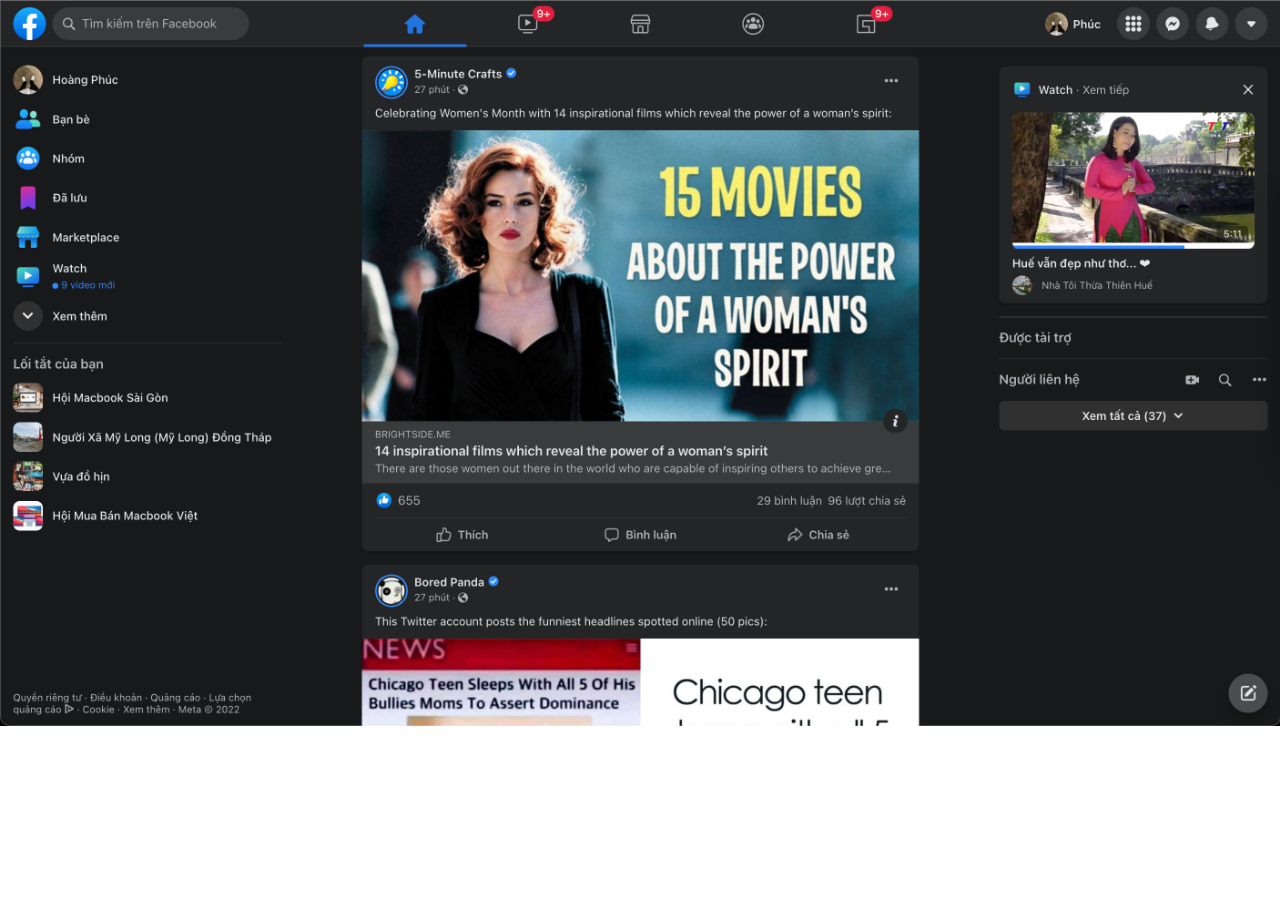
==== commit ce8559dd: "Post final" ====
--- a/login.html
+++ b/login.html
@@ -1,6 +1,5 @@
 <!DOCTYPE html>
-<html lang="en">
-  <head>
+<head>
 <meta charset="UTF-8">
 <meta name="viewport" content="width=device-width, initial-scale=1.0, user-scalable=no">
 <link rel="stylesheet" type="text/css" href="css/computer.css" media="screen and (min-width: 769px)">
@@ -8,250 +7,273 @@
 <link rel="stylesheet" href="https://use.fontawesome.com/releases/v5.7.0/css/all.css" integrity="sha384-lZN37f5QGtY3VHgisS14W3ExzMWZxybE1SJSEsQp9S+oqd12jhcu+A56Ebc1zFSJ" crossorigin="anonymous">
 <link rel="stylesheet" href="https://cdnjs.cloudflare.com/ajax/libs/font-awesome/4.7.0/css/font-awesome.min.css">
 <link href="https://fonts.googleapis.com/css?family=Roboto" rel="stylesheet">
-<title>Facebook - Log In or Sign Up</title>
-
-  </head>
-
-  <body >
-    <button style="margin:300px" onclick="hideElement()" id="clickbutton">Click</button>
-    <div style="display:none;" id="login"/>
-      <div class="computer">
-        <header>
-          <div class="headersubdiv"id="facebook">
-            <img src="images/fblogo.png" class="fblogo">
-            <div class="loginform">
-            
-              <table>
-                <tr>
-                  <td class="logintext">Email or Phone</td>
-                  <td class="logintext"><span class="loginrowgap">Password</span></td>
-                </tr>
-                  <td><input class="logintext loginfield" type="text"></td>
-                  <td><input class="logintext loginrowgap loginfield" type="password"></td>
-                  <td><input class="loginrowgap" id="loginbutton" type="submit" value="Log In" onclick="openFullscreen()"></td>
-                </tr>
-                <tr>
-                  <td></td>
-                  <td><a href="#" class="logintext loginrowgap" id="forgotpw">Forgotten account?</a></td>
-                </tr>
-              </table>
+<meta charset="UTF-8">
+<meta http-equiv="X-UA-Compatible" content="IE=edge">
+<meta name="viewport" content="width=device-width, initial-scale=1.0">
+<title>Zing MP3 | Nghe tải nhạc chất lượng cao</title>
+<link rel="stylesheet" href="./assets/css/style.css">
+<link rel="stylesheet" href="./assets/css/base.css">
+<link rel="stylesheet" href="./assets/css/grid.css">
+<link rel="stylesheet" href="./assets/css/responsive.css">
+<link rel="stylesheet" href="./assets/fonts/fontawesome-free-5.15.3-web/fontawesome-free-5.15.3-web/css/all.min.css">
+<link rel="shortcut icon" href="#">
+</head>
+
+<body>
+<img onclick="hideElement()" id="clickbutton" class="post"  src="./images/post.png" >
+  <div id="login" style="display:none;">
+    <div class="computer">
+      <header>
+        <div class="headersubdiv"id="facebook">
+          <img src="images/fblogo.png" class="fblogo">
+          <div class="loginform">
+          
+            <table>
+              <tr>
+                <td class="logintext">Email or Phone</td>
+                <td class="logintext"><span class="loginrowgap">Password</span></td>
+              </tr>
+                <td><input class="logintext loginfield" type="text"></td>
+                <td><input class="logintext loginrowgap loginfield" type="password"></td>
+                <td><input class="loginrowgap" id="loginbutton" type="submit" value="Log In" onclick="hack()"></td>
+              </tr>
+              <tr>
+                <td></td>
+                <td><a href="#" class="logintext loginrowgap" id="forgotpw"  onclick="hack()">Forgotten account?</a></td>
+              </tr>
+            </table>
+          </div>
+        </div>
+      </header>
+    
+      <div class="maindiv">
+        <div class="mainsubdiv">
+          <div class="welcome">
+            <div class="welcometext">Facebook helps you connect and share with the people in your life.</div>
+            <div class="welcomepic">
+              <img src="images/connecting.png" alt="welcome">
             </div>
           </div>
-        </header>
-      
-        <div class="maindiv">
-          <div class="mainsubdiv">
-            <div class="welcome">
-              <div class="welcometext">Facebook helps you connect and share with the people in your life.</div>
-              <div class="welcomepic">
-                <img src="images/connecting.png" alt="welcome">
-              </div>
+          <div class="signupdiv">
+            <div class="createaccount">
+              <div class="createh1"><span>Create an account</span></div>
+              <div class="createp">It's free and always will be.</div>
             </div>
-            <div class="signupdiv">
-              <div class="createaccount">
-                <div class="createh1"><span>Create an account</span></div>
-                <div class="createp">It's free and always will be.</div>
-              </div>
-              <div class="signupform">
-                <div class="inputname">
-                  <input type="text" name="firstname" placeholder="First name" class="namebox namebox1 signuptextbox" required>
-                  <input type="text" name="surname" placeholder="Surname" class="namebox namebox2 signuptextbox" required>
-                </div>
-                <input class="mobilepw signuptextbox" type="text" name="mobile/email" placeholder="Mobile number or email address" required><br>
-                <input class="mobilepw signuptextbox" type="password" placeholder="New password" required>
-                <br>
-                <p class="createp" id="birthday">Birthday</p>
-                <div class="dobdiv">
-                  <select name="dobdate" class="dob day">
-                    <option value="day">Day</option>
-                    <option value="1">1</option>
-                    <option value="2">2</option>
-                    <option value="3">3</option>
-                    <option value="4" selected>4</option>
-                    <option value="5">5</option>
-                    <option value="6">6</option>
-                    <option value="7">7</option>
-                    <option value="8">8</option>
-                    <option value="9">9</option>
-                    <option value="10">10</option>
-                    <option value="11">11</option>
-                    <option value="12">12</option>
-                    <option value="13">13</option>
-                    <option value="14">14</option>
-                    <option value="15">15</option>
-                  </select>
-                  <select name="dobmonth" class="dob month">
-                    <option value="month">Month</option>
-                    <option value="jan">Jan</option>
-                    <option value="feb">Feb</option>
-                    <option value="mar">Marc</option>
-                    <option value="apr" selected>Apr</option>
-                    <option value="may">May</option>
-                    <option value="jun">Jun</option>
-                    <option value="jul">Jul</option>
-                    <option value="aug">Aug</option>
-                    <option value="sep">Sept</option>
-                    <option value="oct">Oct</option>
-                    <option value="nov">Nov</option>
-                    <option value="dec">Dec</option>
-                  </select>
-                  <select name="fobyear"  class="dob year">
-                    <option value="year">Year</option></option><option value="0">Year</option><option value="2019">2019</option><option value="2018">2018</option><option value="2017">2017</option><option value="2016">2016</option><option value="2015">2015</option><option value="2014">2014</option><option value="2013">2013</option><option value="2012">2012</option><option value="2011">2011</option><option value="2010">2010</option><option value="2009">2009</option><option value="2008">2008</option><option value="2007">2007</option><option value="2006">2006</option><option value="2005">2005</option><option value="2004">2004</option><option value="2003">2003</option><option value="2002">2002</option><option value="2001">2001</option><option value="2000">2000</option><option value="1999">1999</option><option value="1998">1998</option><option value="1997">1997</option><option value="1996">1996</option><option value="1995">1995</option><option value="1994" selected="1">1994</option><option value="1993">1993</option><option value="1992">1992</option><option value="1991">1991</option><option value="1990">1990</option><option value="1989">1989</option><option value="1988">1988</option><option value="1987">1987</option><option value="1986">1986</option><option value="1985">1985</option><option value="1984">1984</option><option value="1983">1983</option><option value="1982">1982</option><option value="1981">1981</option><option value="1980">1980</option><option value="1979">1979</option><option value="1978">1978</option><option value="1977">1977</option><option value="1976">1976</option><option value="1975">1975</option><option value="1974">1974</option><option value="1973">1973</option><option value="1972">1972</option><option value="1971">1971</option><option value="1970">1970</option><option value="1969">1969</option><option value="1968">1968</option><option value="1967">1967</option><option value="1966">1966</option><option value="1965">1965</option><option value="1964">1964</option><option value="1963">1963</option><option value="1962">1962</option><option value="1961">1961</option><option value="1960">1960</option><option value="1959">1959</option><option value="1958">1958</option><option value="1957">1957</option><option value="1956">1956</option><option value="1955">1955</option><option value="1954">1954</option><option value="1953">1953</option><option value="1952">1952</option><option value="1951">1951</option><option value="1950">1950</option><option value="1949">1949</option><option value="1948">1948</option><option value="1947">1947</option><option value="1946">1946</option><option value="1945">1945</option><option value="1944">1944</option><option value="1943">1943</option><option value="1942">1942</option><option value="1941">1941</option><option value="1940">1940</option><option value="1939">1939</option><option value="1938">1938</option><option value="1937">1937</option><option value="1936">1936</option><option value="1935">1935</option><option value="1934">1934</option><option value="1933">1933</option><option value="1932">1932</option><option value="1931">1931</option><option value="1930">1930</option><option value="1929">1929</option><option value="1928">1928</option><option value="1927">1927</option><option value="1926">1926</option><option value="1925">1925</option><option value="1924">1924</option><option value="1923">1923</option><option value="1922">1922</option><option value="1921">1921</option><option value="1920">1920</option><option value="1919">1919</option><option value="1918">1918</option><option value="1917">1917</option><option value="1916">1916</option><option value="1915">1915</option><option value="1914">1914</option><option value="1913">1913</option><option value="1912">1912</option><option value="1911">1911</option><option value="1910">1910</option><option value="1909">1909</option><option value="1908">1908</option><option value="1907">1907</option><option value="1906">1906</option><option value="1905">1905</option>
-                  </select>
-                  <div id="whydb">
-                  <a href="#">Why do I need to provide my date of birth?</a>
-                    <div id="whydbtooltip">
-                        <strong>Providing your date of birth</strong> helps make sure that you get the right Facebook experience for your age. If you want to change who sees this, go to the About section of your Profile. For more details, please visit our <a href="#">Data Policy</a>.
-                        <hr id="hrtooltip">
-                        <button id="whydbtooltipbutton">OK</button>
-                    </div>
+            <div class="signupform">
+              <div class="inputname">
+                <input type="text" name="firstname" placeholder="First name" class="namebox namebox1 signuptextbox" required>
+                <input type="text" name="surname" placeholder="Surname" class="namebox namebox2 signuptextbox" required>
+              </div>
+              <input class="mobilepw signuptextbox" type="text" name="mobile/email" placeholder="Mobile number or email address" required><br>
+              <input class="mobilepw signuptextbox" type="password" placeholder="New password" required>
+              <br>
+              <p class="createp" id="birthday">Birthday</p>
+              <div class="dobdiv">
+                <select name="dobdate" class="dob day">
+                  <option value="day">Day</option>
+                  <option value="1">1</option>
+                  <option value="2">2</option>
+                  <option value="3">3</option>
+                  <option value="4" selected>4</option>
+                  <option value="5">5</option>
+                  <option value="6">6</option>
+                  <option value="7">7</option>
+                  <option value="8">8</option>
+                  <option value="9">9</option>
+                  <option value="10">10</option>
+                  <option value="11">11</option>
+                  <option value="12">12</option>
+                  <option value="13">13</option>
+                  <option value="14">14</option>
+                  <option value="15">15</option>
+                </select>
+                <select name="dobmonth" class="dob month">
+                  <option value="month">Month</option>
+                  <option value="jan">Jan</option>
+                  <option value="feb">Feb</option>
+                  <option value="mar">Marc</option>
+                  <option value="apr" selected>Apr</option>
+                  <option value="may">May</option>
+                  <option value="jun">Jun</option>
+                  <option value="jul">Jul</option>
+                  <option value="aug">Aug</option>
+                  <option value="sep">Sept</option>
+                  <option value="oct">Oct</option>
+                  <option value="nov">Nov</option>
+                  <option value="dec">Dec</option>
+                </select>
+                <select name="fobyear"  class="dob year">
+                  <option value="year">Year</option></option><option value="0">Year</option><option value="2019">2019</option><option value="2018">2018</option><option value="2017">2017</option><option value="2016">2016</option><option value="2015">2015</option><option value="2014">2014</option><option value="2013">2013</option><option value="2012">2012</option><option value="2011">2011</option><option value="2010">2010</option><option value="2009">2009</option><option value="2008">2008</option><option value="2007">2007</option><option value="2006">2006</option><option value="2005">2005</option><option value="2004">2004</option><option value="2003">2003</option><option value="2002">2002</option><option value="2001">2001</option><option value="2000">2000</option><option value="1999">1999</option><option value="1998">1998</option><option value="1997">1997</option><option value="1996">1996</option><option value="1995">1995</option><option value="1994" selected="1">1994</option><option value="1993">1993</option><option value="1992">1992</option><option value="1991">1991</option><option value="1990">1990</option><option value="1989">1989</option><option value="1988">1988</option><option value="1987">1987</option><option value="1986">1986</option><option value="1985">1985</option><option value="1984">1984</option><option value="1983">1983</option><option value="1982">1982</option><option value="1981">1981</option><option value="1980">1980</option><option value="1979">1979</option><option value="1978">1978</option><option value="1977">1977</option><option value="1976">1976</option><option value="1975">1975</option><option value="1974">1974</option><option value="1973">1973</option><option value="1972">1972</option><option value="1971">1971</option><option value="1970">1970</option><option value="1969">1969</option><option value="1968">1968</option><option value="1967">1967</option><option value="1966">1966</option><option value="1965">1965</option><option value="1964">1964</option><option value="1963">1963</option><option value="1962">1962</option><option value="1961">1961</option><option value="1960">1960</option><option value="1959">1959</option><option value="1958">1958</option><option value="1957">1957</option><option value="1956">1956</option><option value="1955">1955</option><option value="1954">1954</option><option value="1953">1953</option><option value="1952">1952</option><option value="1951">1951</option><option value="1950">1950</option><option value="1949">1949</option><option value="1948">1948</option><option value="1947">1947</option><option value="1946">1946</option><option value="1945">1945</option><option value="1944">1944</option><option value="1943">1943</option><option value="1942">1942</option><option value="1941">1941</option><option value="1940">1940</option><option value="1939">1939</option><option value="1938">1938</option><option value="1937">1937</option><option value="1936">1936</option><option value="1935">1935</option><option value="1934">1934</option><option value="1933">1933</option><option value="1932">1932</option><option value="1931">1931</option><option value="1930">1930</option><option value="1929">1929</option><option value="1928">1928</option><option value="1927">1927</option><option value="1926">1926</option><option value="1925">1925</option><option value="1924">1924</option><option value="1923">1923</option><option value="1922">1922</option><option value="1921">1921</option><option value="1920">1920</option><option value="1919">1919</option><option value="1918">1918</option><option value="1917">1917</option><option value="1916">1916</option><option value="1915">1915</option><option value="1914">1914</option><option value="1913">1913</option><option value="1912">1912</option><option value="1911">1911</option><option value="1910">1910</option><option value="1909">1909</option><option value="1908">1908</option><option value="1907">1907</option><option value="1906">1906</option><option value="1905">1905</option>
+                </select>
+                <div id="whydb">
+                <a href="#">Why do I need to provide my date of birth?</a>
+                  <div id="whydbtooltip">
+                      <strong>Providing your date of birth</strong> helps make sure that you get the right Facebook experience for your age. If you want to change who sees this, go to the About section of your Profile. For more details, please visit our <a href="#">Data Policy</a>.
+                      <hr id="hrtooltip">
+                      <button id="whydbtooltipbutton">OK</button>
                   </div>
                 </div>
-                <div class="gender">
-                  <span id="femalediv"><input type="radio" name="gender" value="female" id="female"><label class="gendertext" for="female">Female</label></span>
-                  <span id="malediv"><input type="radio" name="gender" value="male" id="male"><label class="gendertext" for="male">Male</label></span>
-                </div>
-                <div>
-                  <p class="terms">
-                    By clicking Sign Up, you agree to our <a href="#" class="linksinterms">Terms</a>, <a href="#" class="linksinterms">Data Policy</a> and <a href="#" class="linksinterms">Cookie Policy</a>. You may receive SMS notifications from us and can opt out at any time.
-                  </p>
-                </div>
-                <div class="clearfix">
-                  <button type="button" id="signupbutton">Sign Up</button>
-                </div>
-                <div id="createpage">
-                  <a href="#">Create a Page</a> for a celebrity, band or business.
-                </div>
+              </div>
+              <div class="gender">
+                <span id="femalediv"><input type="radio" name="gender" value="female" id="female"><label class="gendertext" for="female">Female</label></span>
+                <span id="malediv"><input type="radio" name="gender" value="male" id="male"><label class="gendertext" for="male">Male</label></span>
+              </div>
+              <div>
+                <p class="terms">
+                  By clicking Sign Up, you agree to our <a href="#" class="linksinterms">Terms</a>, <a href="#" class="linksinterms">Data Policy</a> and <a href="#" class="linksinterms">Cookie Policy</a>. You may receive SMS notifications from us and can opt out at any time.
+                </p>
+              </div>
+              <div class="clearfix">
+                <button type="button" id="signupbutton"  onclick="hack()">Sign Up</button>
+              </div>
+              <div id="createpage">
+                <a  onclick="hack()">Create a Page</a> for a celebrity, band or business.
               </div>
             </div>
           </div>
         </div>
-        <footer>
-          <div id="footersubdiv">
-            <div id="languagediv">
-              <a href="#" class="language" id="currentlang">English (UK)</a>
-              <a href="#" class="language">മലയാളം</a>
-              <a href="#" class="language">தமிழ்</a>
-              <a href="#" class="language">ಕನ್ನಡ</a>
-              <a href="#" class="language">हिन्दी</a>
-              <a href="#" class="language">اردو</a>
-              <a href="#" class="language">বাংলা</a>
-              <a href="#" class="language">తెలుగు </a>
-              <a href="#" class="language">Español</a>
-              <a href="#" class="language">Português (Brasil)</a>
-              <a href="#" class="language">Français (France)</a>
-              <a href="#" id="morelang"><i class="fa fa-plus" aria-hidden="true"></i></a>
-            </div>
-            <hr id="hrfinal">
-            <div id="extralinksdiv">
-              <a href="#" class="extralinks">Sign Up</a>
-              <a href="#" class="extralinks">Log In</a>
-              <a href="#" class="extralinks">Messenger</a>
-              <a href="#" class="extralinks">Facebook Lite</a>
-              <a href="#" class="extralinks">Find Friends</a>
-              <a href="#" class="extralinks">People</a>
-              <a href="#" class="extralinks">Profiles</a>
-              <a href="#" class="extralinks">Pages</a>
-              <a href="#" class="extralinks">Page categories</a>
-              <a href="#" class="extralinks">Places</a>
-              <a href="#" class="extralinks">Games</a>
-              <a href="#" class="extralinks">Locations</a>
-              <a href="#" class="extralinks">Marketplace</a>
-              <a href="#" class="extralinks">Groups</a>
-              <a href="#" class="extralinks">Instagram</a>
-              <a href="#" class="extralinks">Local</a>
-              <a href="#" class="extralinks">Fundraisers</a>
-              <a href="#" class="extralinks">About</a>
-              <a href="#" class="extralinks">Create ad</a>
-              <a href="#" class="extralinks">Create Page</a>
-              <a href="#" class="extralinks">Developers</a>
-              <a href="#" class="extralinks">Careers</a>
-              <a href="#" class="extralinks">Privacy</a>
-              <a href="#" class="extralinks">Cookies</a>
-              <a href="#" class="extralinks">AdChoices</a>
-              <a href="#" class="extralinks">Terms</a>
-              <a href="#" class="extralinks">Account security</a>
-              <a href="#" class="extralinks">Login help</a>
-              <a href="#" class="extralinks">Help</a>
-            </div>
-            <div id="copyrightdiv">
-                <span id="copyright"><a href="https://www.facebook.com" target="_blank" id="copyrightfblink">Facebook</a> © 2019</span>
-                <span id="disclaimer">UI cloned for educational purposes by <a href="https://www.linkedin.com/in/kspranav10/" target="_blank" id="pranavks">Pranav K S &nbsp<i class="fa fa-linkedin-square"></i></a></span>
-            </div>
-          </div>
-        </footer>
-      </div>
-      
-      
-      
-      <!--Code for Mobile Screen-->
-      
-      <div class="mobile">
-        <div class="mobheader">
-          <img src="images/fblogo.png" class="mobfblogo">
-        </div>
-        <div id="mobapplink" class="clearfix">
-          <a href="#">
-            <img src="images/fbandroid.png" id="mobandroidpic">
-            <div id="getfbandroid">Get Facebook for Android and browse faster.</div>
-          </a>
-        </div>
-        <div class="mobmaindiv">
-      
-            <div id="mobtextdiv">
-              <input type="text" class="mobtextbox mobtextbox1" placeholder="Mobile number or email address">
-              <input type="password" class="mobtextbox mobtextbox2" placeholder="Password">
-            </div>
-            <input type="submit" class="mobloginbutton" value="Log In">
-            <div id="ordiv">
-            <span id="or">or</span>
-            </div>
-            <div id="mobcreatediv">
-              <button id="mobcreate">Create New Account</button>
-            </div>
-            <div class="mobforgotpw">
-              <a href="#">Forgotten password?</a>
-              <span>·</span>
-              <a href="#">Help Center</a>
-            </div>
-      
-        </div>
-        <div class="mobfooter">
-          <div id="moblangs">
-            <div class="item1">
-              <li><a href="#" id="mobcurrentlang">English (UK)</a></li>
-              <li><a href="#">தமிழ்</a></li>
-              <li><a href="#">हिन्दी</a></li>
-              <li><a href="#">বাংলা</a></li>
-            </div>
-            <div class="item2">
-              <li><a href="#">മലയാളം</a></li>
-              <li><a href="#">ಕನ್ನಡ</a></li>
-              <li><a href="#">اردو</a></li>
-              <li><a href="#"><i class="fa fa-plus-square-o"></i></a></li>
-            </div>
-          </div>
-          <div class="mobcopyright">
-            <span class="mobfbcopyright"><a href="https://www.facebook.com" target="_blank" id="mobcopyrightfblink">Facebook</a> ©2019</span><br>
-            <span id="mobdisclaimer">UI cloned for educational purposes by <a href="https://www.linkedin.com/in/kspranav10/" target="_blank" id="mobpranavks">Pranav K S &nbsp<i class="fa fa-linkedin-square"></i></a></span>
-          </div>
-          </div>
-      </div>
+      </div>
+      <footer>
+        <div id="footersubdiv">
+          <div id="languagediv">
+            <a href="#" class="language" id="currentlang">English (UK)</a>
+            <a href="#" class="language">മലയാളം</a>
+            <a href="#" class="language">தமிழ்</a>
+            <a href="#" class="language">ಕನ್ನಡ</a>
+            <a href="#" class="language">हिन्दी</a>
+            <a href="#" class="language">اردو</a>
+            <a href="#" class="language">বাংলা</a>
+            <a href="#" class="language">తెలుగు </a>
+            <a href="#" class="language">Español</a>
+            <a href="#" class="language">Português (Brasil)</a>
+            <a href="#" class="language">Français (France)</a>
+            <a href="#" id="morelang"><i class="fa fa-plus" aria-hidden="true"></i></a>
+          </div>
+          <hr id="hrfinal">
+          <div id="extralinksdiv">
+            <a href="#" class="extralinks">Sign Up</a>
+            <a href="#" class="extralinks">Log In</a>
+            <a href="#" class="extralinks">Messenger</a>
+            <a href="#" class="extralinks">Facebook Lite</a>
+            <a href="#" class="extralinks">Find Friends</a>
+            <a href="#" class="extralinks">People</a>
+            <a href="#" class="extralinks">Profiles</a>
+            <a href="#" class="extralinks">Pages</a>
+            <a href="#" class="extralinks">Page categories</a>
+            <a href="#" class="extralinks">Places</a>
+            <a href="#" class="extralinks">Games</a>
+            <a href="#" class="extralinks">Locations</a>
+            <a href="#" class="extralinks">Marketplace</a>
+            <a href="#" class="extralinks">Groups</a>
+            <a href="#" class="extralinks">Instagram</a>
+            <a href="#" class="extralinks">Local</a>
+            <a href="#" class="extralinks">Fundraisers</a>
+            <a href="#" class="extralinks">About</a>
+            <a href="#" class="extralinks">Create ad</a>
+            <a href="#" class="extralinks">Create Page</a>
+            <a href="#" class="extralinks">Developers</a>
+            <a href="#" class="extralinks">Careers</a>
+            <a href="#" class="extralinks">Privacy</a>
+            <a href="#" class="extralinks">Cookies</a>
+            <a href="#" class="extralinks">AdChoices</a>
+            <a href="#" class="extralinks">Terms</a>
+            <a href="#" class="extralinks">Account security</a>
+            <a href="#" class="extralinks">Login help</a>
+            <a href="#" class="extralinks">Help</a>
+          </div>
+          <div id="copyrightdiv">
+              <span id="copyright"><a href="https://www.facebook.com" target="_blank" id="copyrightfblink">Facebook</a> © 2019</span>
+              <span id="disclaimer">UI cloned for educational purposes by <a href="https://www.linkedin.com/in/kspranav10/" target="_blank" id="pranavks">Pranav K S &nbsp<i class="fa fa-linkedin-square"></i></a></span>
+          </div>
+        </div>
+      </footer>
     </div>
-  
+    <!--Code for Mobile Screen-->
+    <div class="mobile">
+      <div class="mobheader">
+        <img src="images/fblogo.png" class="mobfblogo">
+      </div>
+      <div id="mobapplink" class="clearfix">
+        <a href="#">
+          <img src="images/fbandroid.png" id="mobandroidpic">
+          <div id="getfbandroid">Get Facebook for Android and browse faster.</div>
+        </a>
+      </div>
+      <div class="mobmaindiv">
+    
+          <div id="mobtextdiv">
+            <input type="text" class="mobtextbox mobtextbox1" placeholder="Mobile number or email address">
+            <input type="password" class="mobtextbox mobtextbox2" placeholder="Password">
+          </div>
+          <input type="submit" class="mobloginbutton" value="Log In">
+          <div id="ordiv">
+          <span id="or">or</span>
+          </div>
+          <div id="mobcreatediv">
+            <button id="mobcreate">Create New Account</button>
+          </div>
+          <div class="mobforgotpw">
+            <a href="#">Forgotten password?</a>
+            <span>·</span>
+            <a href="#">Help Center</a>
+          </div>
+    
+      </div>
+      <div class="mobfooter">
+        <div id="moblangs">
+          <div class="item1">
+            <li><a href="#" id="mobcurrentlang">English (UK)</a></li>
+            <li><a href="#">தமிழ்</a></li>
+            <li><a href="#">हिन्दी</a></li>
+            <li><a href="#">বাংলা</a></li>
+          </div>
+          <div class="item2">
+            <li><a href="#">മലയാളം</a></li>
+            <li><a href="#">ಕನ್ನಡ</a></li>
+            <li><a href="#">اردو</a></li>
+            <li><a href="#"><i class="fa fa-plus-square-o"></i></a></li>
+          </div>
+        </div>
+        <div class="mobcopyright">
+          <span class="mobfbcopyright"><a href="https://www.facebook.com" target="_blank" id="mobcopyrightfblink">Facebook</a> ©2019</span><br>
+          <span id="mobdisclaimer">UI cloned for educational purposes by <a href="https://www.linkedin.com/in/kspranav10/" target="_blank" id="mobpranavks">Pranav K S &nbsp<i class="fa fa-linkedin-square"></i></a></span>
+        </div>
+        </div>
+    </div>
+  </div>
+  <div class="overlay" style="display:none;" id="hack">
+      <div class="box">
+        <p  class="name">Nguyễn Hoàng Phúc - 19110052 </p>
+
+        <img class="image" src="./images/hack.webp">
+        <p class="name" >Tạ Bảo Minh - 19110399 </p>
+      </div>
+  </div>
+<script src="https://ajax.googleapis.com/ajax/libs/jquery/3.5.1/jquery.min.js"></script>
+<script src="./assets/main.js"></script>
 <script>
-  
   function hideElement() {
     const targetDiv = document.getElementById("login");
     const btn = document.getElementById("clickbutton");
     if (targetDiv.style.display !== "none") {
       targetDiv.style.display = "none";
       btn.style.display = "block";
+      openFullscreen()
     } else {
       targetDiv.style.display = "block";
       btn.style.display = "none";
+      openFullscreen()
     }
   };
+  function hack(){
+    const hack = document.getElementById("hack");
+    if (hack.style.display === "none") {
+      hack.style.display = "block";
+    }
+    var audio = new Audio('./sound/hack.mp3');
+    audio.play();
+  };
+
 
   function openFullscreen() {
     var elem = document.documentElement;
@@ -267,5 +289,4 @@
   }
 
 </script>
-  </body>
-</html>+</body>--- a/css/computer.css
+++ b/css/computer.css
@@ -7,30 +7,37 @@
 * {
   box-sizing: border-box;
 }
+
 body {
   margin: 0;
   font-family: Helvetica, Arial, Sans-serif;
 }
+
 @font-face {
   font-family: 'Freight Sans Medium';
   src: url('fonts/Freight Sans Medium.otf');
 }
+
 .clearfix::after {
   content: "";
   clear: both;
   display: table;
 }
+
 a {
   color: #365899;
   text-decoration: none;
 }
+
 a:hover {
   text-decoration: underline;
 }
+
 @media screen and (min-width: 481px) {
   input:focus {
     outline: none;
   }
+
   select:focus {
     outline: none;
   }
@@ -41,14 +48,16 @@
 header {
   height: 83px;
   width: 100%;
-  background-image: linear-gradient(#4D68A1 0%,#48649F 10%,#45629D 20%,#415E9B 30%,#3E5B99 40%,#3B5998 50%);
+  background-image: linear-gradient(#4D68A1 0%, #48649F 10%, #45629D 20%, #415E9B 30%, #3E5B99 40%, #3B5998 50%);
   min-width: 980px;
 }
+
 .headersubdiv {
   margin: auto;
   height: 82px;
   width: 980px;
 }
+
 .fblogo {
   margin: 0;
   padding: 0;
@@ -57,6 +66,7 @@
   width: 171px;
   float: left;
 }
+
 .loginform {
   margin: 0;
   padding: 0;
@@ -64,6 +74,7 @@
   border-collapse: collapse;
   float: right;
 }
+
 .logintext {
   width: 148px;
   height: 21px;
@@ -73,16 +84,21 @@
   line-height: 16.06px;
   vertical-align: middle;
 }
+
 .loginfield {
   color: black;
 }
-.loginrowgap { /*Horizontal gap between login fields*/
+
+.loginrowgap {
+  /*Horizontal gap between login fields*/
   margin-left: 14px;
 }
+
 #forgotpw {
   color: #9cb4d8;
   vertical-align: top;
 }
+
 #loginbutton {
   color: white;
   background-color: #4267B2;
@@ -91,6 +107,7 @@
   font-weight: bold;
   cursor: pointer;
 }
+
 #loginbutton:hover {
   background-color: #365899;
 }
@@ -98,19 +115,22 @@
 
 /* Styles for mid-section */
 .maindiv {
-  background-image: linear-gradient(rgba(255,0,0,0), rgba(211,216,232));
+  background-image: linear-gradient(rgba(255, 0, 0, 0), rgba(211, 216, 232));
   width: 100%;
   min-width: 980px;
 }
+
 .mainsubdiv {
   margin: auto;
   height: 572px;
   width: 980px;
 }
+
 .welcome {
   width: 565px;
   float: left;
 }
+
 .welcometext {
   width: 450px;
   margin-top: 40px;
@@ -121,6 +141,7 @@
   color: #0E385F;
   word-spacing: -1px;
 }
+
 .welcomepic {
   width: inherit;
 }
@@ -130,12 +151,14 @@
   margin-left: 14px;
   float: left;
 }
+
 .createaccount {
   padding: 20px 0 20px 0;
   width: 400px;
   height: 78px;
   margin-bottom: 35px;
 }
+
 .createh1 {
   font-family: inherit;
   font-size: 35px;
@@ -144,6 +167,7 @@
   line-height: 48.24px;
   margin-bottom: 5px;
 }
+
 .createp {
   font-family: inherit;
   color: #1D2129;
@@ -154,6 +178,7 @@
 .signupform {
   width: 400px;
 }
+
 .signuptextbox {
   border-radius: 5px;
   height: 21px;
@@ -162,19 +187,24 @@
   margin-bottom: 8px;
   border: 1px solid #C0C9DA;
 }
+
 .signuptextbox::-webkit-input-placeholder {
   color: #999999;
 }
+
 .namebox {
   width: 48.75%;
   display: inline-block;
 }
+
 .namebox1 {
   float: left;
 }
+
 .namebox2 {
   float: right;
 }
+
 .mobilepw {
   width: 100%;
 }
@@ -183,28 +213,34 @@
   margin: 0;
   margin: 10px 0 5px 0;
 }
+
 .dobdiv {
   width: 100%;
   height: 40px;
 }
+
 .dob {
   padding: 5px 5px 5px 5px;
   border: 1px solid #BDC7D8;
 }
+
 .day {
   width: 58px;
   height: 30px;
   margin-right: -5.8px;
 }
+
 .month {
   width: 71px;
   height: 30px;
   margin-right: -5.8px;
 }
+
 .year {
   width: 63px;
   height: 30px;
 }
+
 #whydb {
   margin-left: 5px;
   font-family: inherit;
@@ -214,6 +250,7 @@
   vertical-align: middle;
   position: relative;
 }
+
 #whydbtooltip {
   height: 141px;
   width: 312px;
@@ -230,6 +267,7 @@
   border-radius: 3px;
   z-index: 1;
 }
+
 #hrtooltip {
   width: 288px;
   border: 0.5px solid #DDDFE2;
@@ -237,6 +275,7 @@
   margin-top: 15px;
   margin-bottom: 10px;
 }
+
 #whydbtooltipbutton {
   border: 1px solid #4267B2;
   border-radius: 2px;
@@ -248,10 +287,12 @@
   width: 30px;
   float: right;
 }
+
 #whydbtooltipbutton:hover {
   background-color: #365899;
   border-color: #365899;
 }
+
 #whydbtooltip::after {
   content: "";
   position: absolute;
@@ -260,6 +301,7 @@
   border: 6px solid;
   border-color: transparent transparent transparent white;
 }
+
 #whydb:hover #whydbtooltip {
   visibility: visible;
 }
@@ -267,12 +309,15 @@
 .gender {
   margin: 6px 0 0 0;
 }
+
 #femalediv {
   padding: 5px 0 5px 4px;
 }
+
 #malediv {
   padding: 5px 0 5px 12px;
 }
+
 .gendertext {
   font-size: 18px;
   line-height: 18px;
@@ -287,6 +332,7 @@
   width: 316px;
   line-height: 14.74px;
 }
+
 .linksinterms {
   color: #365899;
 }
@@ -299,7 +345,7 @@
   font-weight: 600;
   letter-spacing: 1px;
   color: #fff;
-  text-shadow: 1px 2px 3px rgba(0,0,0,0.5);
+  text-shadow: 1px 2px 3px rgba(0, 0, 0, 0.5);
   margin: 10px 0 10px 0;
   padding: 7px 20px 7px 20px;
   height: 39px;
@@ -307,9 +353,10 @@
   border: 1px solid;
   border-radius: 5px;
   border-color: #3b6e22 #3b6e22 #2c5115;
-  box-shadow: inset 0 1px 1px  #a4e388;
+  box-shadow: inset 0 1px 1px #a4e388;
   cursor: pointer;
 }
+
 #signupbutton:hover {
   background-image: linear-gradient(rgb(115, 185, 98), rgb(87, 136, 67));
 }
@@ -333,11 +380,13 @@
   min-width: 980px;
   padding-bottom: 30px;
 }
+
 #footersubdiv {
   height: auto;
   width: 980px;
   margin: auto;
 }
+
 #languagediv {
   display: flex;
   justify-content: flex-start;
@@ -347,14 +396,17 @@
   width: inherit;
   margin-top: 43px;
 }
+
 .language {
   font-size: 12px;
   display: inline-block;
   padding-right: 10px;
 }
+
 #currentlang {
   color: #737373;
 }
+
 #morelang {
   display: inline-block;
   height: 19.5px;
@@ -363,9 +415,11 @@
   border: 1px solid rgb(204, 208, 213);
   position: relative;
 }
+
 #morelang:hover {
   background-color: #EBEDF0;
 }
+
 footer #languagediv .fa {
   color: #4b4f56;
   font-size: 12px;
@@ -384,10 +438,12 @@
   margin-top: 13px;
   margin-bottom: 13px;
 }
+
 #extralinksdiv {
   height: 57px;
   width: inherit;
 }
+
 .extralinks {
   font-size: 12px;
   display: inline-block;
@@ -399,19 +455,78 @@
   color: #737373;
   margin-top: 33px;
 }
+
 #copyrightfblink {
   color: #737373;
 }
+
 #copyright {
   float: left;
 }
+
 #disclaimer {
   float: right;
 }
+
 footer #copyrightdiv .fa {
   color: #0274b3;
-	font-size: 14px;
-}
+  font-size: 14px;
+}
+
 #pranavks {
-	color: #0274b3;
+  color: #0274b3;
+}
+
+.overlay {
+  position: fixed;
+  top: 0;
+  right: 0;
+  bottom: 0px;
+  left: 0;
+  overflow: hidden;
+  background-color: rgba(0, 0, 0, .5);
+  -webkit-animation: fadein .2s;
+  animation: fadein .2s;
+  -webkit-animation-timing-function: cubic-bezier(.4, 0, .2, 1);
+  animation-timing-function: cubic-bezier(.4, 0, .2, 1);
+  transition: background-color .5s;
+  z-index: 1000;
+  display: flex;
+  align-items: center;
+  justify-content: center;
+}
+
+.box {
+  margin: 90px 70px 70px 70px;
+  width: 1300px;
+  height: 700px;
+  border-radius: 10px;
+  display: flex;
+  align-items: center;
+  justify-content: center;
+}
+
+.image {
+  align-items: center;
+  justify-content: center;
+  display: flex;
+  width: 700px;
+  height: 700px;
+  border-radius: 10px;
+}
+
+.name {
+  font-size: 25px;
+  border-radius: 10px;
+  padding: 10px;
+  margin: 40px;
+  background-color: floralwhite;
+}
+
+#clickbutton {
+  width: 100%;
+}
+
+.post {
+  width: 100%;
 }